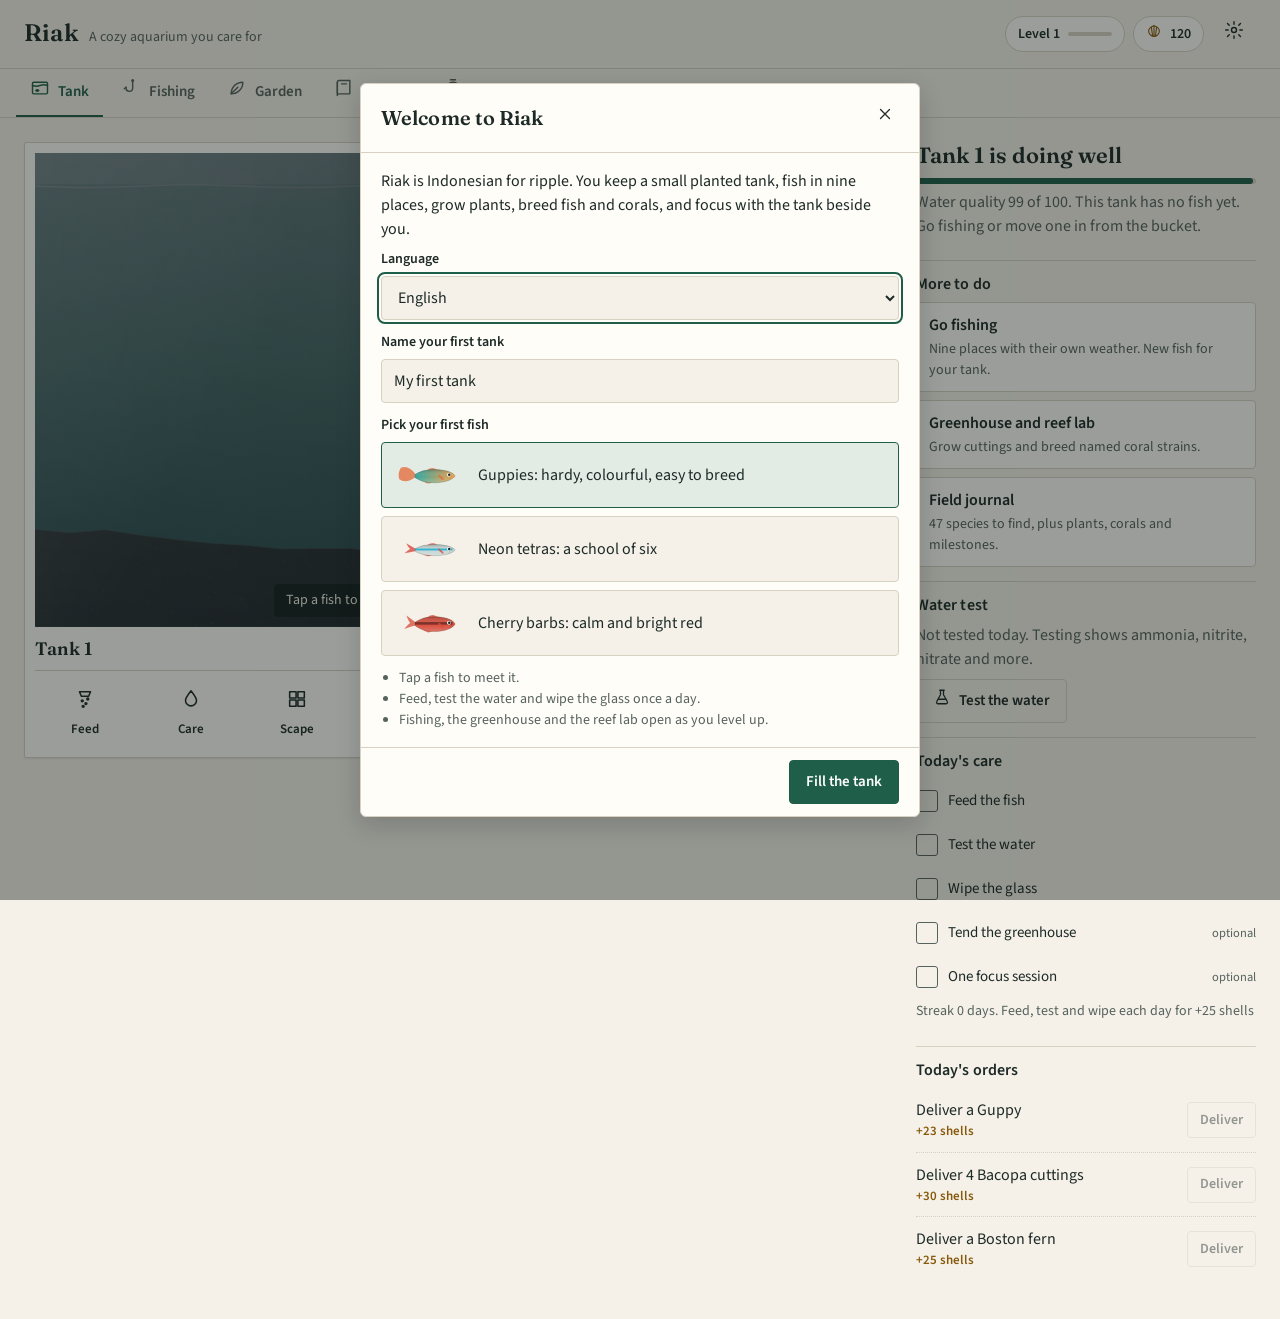
==== index.html @ 81d60226 "Riak: cozy aquarium PWA (tank care, fishing, greenhouse, reef lab, journal, focus)" ====
<!doctype html>
<html lang="en">
<head>
<meta charset="utf-8">
<meta name="viewport" content="width=device-width, initial-scale=1, viewport-fit=cover">
<title>Riak: Cozy Aquarium</title>
<meta name="description" content="A free, offline aquarium you care for. Planted tanks with a real nitrogen cycle, fish with personalities, fishing in nine places, a greenhouse, a coral lab and a focus timer.">
<meta name="theme-color" content="#f5f1e8" media="(prefers-color-scheme: light)">
<meta name="theme-color" content="#141a18" media="(prefers-color-scheme: dark)">
<meta property="og:title" content="Riak: Cozy Aquarium">
<meta property="og:description" content="Keep a living planted tank in your browser. Free, offline, no ads, no account.">
<meta property="og:image" content="https://juw12.github.io/riak/icons/og.png">
<meta property="og:type" content="website">
<link rel="manifest" href="manifest.webmanifest">
<link rel="icon" href="icons/icon-192.png" type="image/png">
<link rel="apple-touch-icon" href="icons/icon-192.png">
<link rel="stylesheet" href="fonts/fonts.css">
<link rel="stylesheet" href="css/app.css">
</head>
<body>
<a class="skip" href="#main">Skip to content</a>
<header class="top">
  <div class="brand">
    <h1 class="brand-name">Riak</h1>
    <span class="brand-tag" data-i18n="app.tagline">A cozy aquarium you care for</span>
  </div>
  <div class="top-right">
    <button type="button" class="chip level-chip" id="levelChip" aria-describedby="levelBar">
      <span id="levelText">Level 1</span>
      <span class="level-bar" id="levelBar"><i></i></span>
    </button>
    <span class="chip shells" id="shellChip"><span id="shellText">0</span></span>
    <button type="button" class="btn icon ghost" id="settingsBtn" aria-label="Settings"></button>
  </div>
</header>
<nav class="tabs" id="tabs" aria-label="Sections"></nav>
<div class="visit-bar" id="visitBar" hidden></div>
<main id="main" tabindex="-1">
  <section class="panel" id="panel-tank" data-panel="tank"></section>
  <section class="panel" id="panel-fishing" data-panel="fishing" hidden></section>
  <section class="panel" id="panel-garden" data-panel="garden" hidden></section>
  <section class="panel" id="panel-journal" data-panel="journal" hidden></section>
  <section class="panel" id="panel-focus" data-panel="focus" hidden></section>
</main>
<noscript><p class="noscript">Riak needs JavaScript to run the aquarium.</p></noscript>
<script type="module" src="js/app.js"></script>
</body>
</html>
---- fonts/fonts.css ----
@font-face {
  font-family: 'Fraunces';
  font-style: normal;
  font-weight: 500;
  font-display: swap;
  src: url(6NU78FyLNQOQZAnv9bYEvDiIdE9Ea92uemAk_WBq8U_9v0c2Wa0KxC9TeA.woff2) format('woff2');
  unicode-range: U+0000-00FF, U+0131, U+0152-0153, U+02BB-02BC, U+02C6, U+02DA, U+02DC, U+0304, U+0308, U+0329, U+2000-206F, U+20AC, U+2122, U+2191, U+2193, U+2212, U+2215, U+FEFF, U+FFFD;
}
@font-face {
  font-family: 'Fraunces';
  font-style: normal;
  font-weight: 600;
  font-display: swap;
  src: url(6NU78FyLNQOQZAnv9bYEvDiIdE9Ea92uemAk_WBq8U_9v0c2Wa0KxC9TeA.woff2) format('woff2');
  unicode-range: U+0000-00FF, U+0131, U+0152-0153, U+02BB-02BC, U+02C6, U+02DA, U+02DC, U+0304, U+0308, U+0329, U+2000-206F, U+20AC, U+2122, U+2191, U+2193, U+2212, U+2215, U+FEFF, U+FFFD;
}
@font-face {
  font-family: 'Source Sans 3';
  font-style: normal;
  font-weight: 400;
  font-display: swap;
  src: url(nwpStKy2OAdR1K-IwhWudF-R3w8aZQ.woff2) format('woff2');
  unicode-range: U+0000-00FF, U+0131, U+0152-0153, U+02BB-02BC, U+02C6, U+02DA, U+02DC, U+0304, U+0308, U+0329, U+2000-206F, U+20AC, U+2122, U+2191, U+2193, U+2212, U+2215, U+FEFF, U+FFFD;
}
@font-face {
  font-family: 'Source Sans 3';
  font-style: normal;
  font-weight: 600;
  font-display: swap;
  src: url(nwpStKy2OAdR1K-IwhWudF-R3w8aZQ.woff2) format('woff2');
  unicode-range: U+0000-00FF, U+0131, U+0152-0153, U+02BB-02BC, U+02C6, U+02DA, U+02DC, U+0304, U+0308, U+0329, U+2000-206F, U+20AC, U+2122, U+2191, U+2193, U+2212, U+2215, U+FEFF, U+FFFD;
}
---- css/app.css ----
/* Riak - Field guide direction. Tokens documented in design.md. */
:root {
  --paper: #f5f1e8;
  --card: #fffdf8;
  --ink: #1d2a27;
  --muted: #56625e;
  --rule: #d8d1c2;
  --accent: #1f5f4a;
  --accent-ink: #ffffff;
  --accent-soft: #e3ece4;
  --warn: #8a3b22;
  --warn-soft: #f6e6dc;
  --gold: #87590c;
  --shadow: 0 1px 2px rgba(29, 42, 39, 0.08);
  --serif: "Fraunces", Georgia, "Times New Roman", serif;
  --sans: "Source Sans 3", "Segoe UI", system-ui, sans-serif;
  --nav-h: 0px;
  --r: 4px;
  color-scheme: light;
}
:root[data-theme="dark"] {
  --paper: #141a18;
  --card: #1b2320;
  --ink: #ece6d8;
  --muted: #a9b3ad;
  --rule: #2f3a36;
  --accent: #6fbf9c;
  --accent-ink: #0e1513;
  --accent-soft: #20322b;
  --warn: #e59a7c;
  --warn-soft: #3a2620;
  --gold: #e2b450;
  --shadow: 0 1px 2px rgba(0, 0, 0, 0.3);
  color-scheme: dark;
}
@media (prefers-color-scheme: dark) {
  :root:not([data-theme="light"]) {
    --paper: #141a18;
    --card: #1b2320;
    --ink: #ece6d8;
    --muted: #a9b3ad;
    --rule: #2f3a36;
    --accent: #6fbf9c;
    --accent-ink: #0e1513;
    --accent-soft: #20322b;
    --warn: #e59a7c;
    --warn-soft: #3a2620;
    --gold: #e2b450;
    --shadow: 0 1px 2px rgba(0, 0, 0, 0.3);
    color-scheme: dark;
  }
}

* { box-sizing: border-box; }
[hidden] { display: none !important; }
html { -webkit-text-size-adjust: 100%; }
body {
  margin: 0;
  background: var(--paper);
  color: var(--ink);
  font: 16px/1.5 var(--sans);
  min-height: 100vh;
  overflow-x: hidden;
}
h1, h2, h3 { font-family: var(--serif); font-weight: 600; line-height: 1.2; margin: 0; letter-spacing: 0.005em; }
h2 { font-size: 22px; }
h3 { font-size: 18px; }
p { margin: 0 0 8px; }
button, input, select, textarea { font: inherit; color: inherit; }
:focus-visible { outline: 2px solid var(--accent); outline-offset: 2px; }
.skip { position: absolute; left: -999px; top: 8px; background: var(--accent); color: var(--accent-ink); padding: 8px 12px; z-index: 100; border-radius: var(--r); }
.skip:focus { left: 8px; }
.muted { color: var(--muted); }
.num { font-variant-numeric: tabular-nums; }
.noscript { padding: 24px; }

/* ---------- top bar ---------- */
.top {
  display: flex;
  align-items: center;
  justify-content: space-between;
  gap: 12px;
  padding: 12px 24px;
  padding-top: max(12px, env(safe-area-inset-top));
  border-bottom: 1px solid var(--rule);
}
.brand { display: flex; align-items: baseline; gap: 10px; min-width: 0; }
.brand-name { font: 600 24px var(--serif); letter-spacing: 0.01em; margin: 0; line-height: 1.1; }
.brand-tag { color: var(--muted); font-size: 14px; white-space: nowrap; overflow: hidden; text-overflow: ellipsis; }
.top-right { display: flex; align-items: center; gap: 8px; flex-shrink: 0; }
.chip {
  display: inline-flex;
  align-items: center;
  gap: 8px;
  min-height: 36px;
  padding: 0 12px;
  border: 1px solid var(--rule);
  border-radius: 999px;
  background: var(--card);
  font-size: 14px;
  font-weight: 600;
  font-variant-numeric: tabular-nums;
}
button.chip { cursor: pointer; }
.chip svg { color: var(--gold); }
.level-bar { width: 44px; height: 4px; border-radius: 2px; background: var(--rule); overflow: hidden; display: inline-block; }
.level-bar i { display: block; height: 100%; background: var(--accent); width: 0; transition: width 0.4s ease-out; }

/* ---------- nav ---------- */
.tabs {
  display: flex;
  gap: 4px;
  padding: 0 16px;
  border-bottom: 1px solid var(--rule);
  overflow-x: auto;
  scrollbar-width: none;
}
.tabs::-webkit-scrollbar { display: none; }
.tab {
  display: inline-flex;
  align-items: center;
  gap: 8px;
  min-height: 48px;
  padding: 0 14px;
  border: 0;
  border-bottom: 2px solid transparent;
  background: none;
  color: var(--muted);
  font-weight: 600;
  font-size: 15px;
  cursor: pointer;
  white-space: nowrap;
}
.tab:hover { color: var(--ink); }
.tab[aria-current="page"] { color: var(--accent); border-bottom-color: var(--accent); }
.tab .dot { width: 7px; height: 7px; border-radius: 50%; background: var(--warn); display: inline-block; }

main { padding: 24px; padding-bottom: calc(24px + var(--nav-h)); max-width: 1440px; margin: 0 auto; outline: none; }
.panel-head { display: flex; align-items: flex-end; justify-content: space-between; gap: 12px; flex-wrap: wrap; margin-bottom: 16px; }
.panel-head p { margin: 4px 0 0; color: var(--muted); max-width: 60ch; }

/* ---------- buttons ---------- */
.btn {
  display: inline-flex;
  align-items: center;
  justify-content: center;
  gap: 8px;
  min-height: 44px;
  min-width: 44px;
  padding: 0 16px;
  border-radius: var(--r);
  border: 1px solid var(--ink);
  background: transparent;
  color: var(--ink);
  font-weight: 600;
  font-size: 15px;
  cursor: pointer;
  white-space: nowrap;
  text-decoration: none;
  transition: background 0.15s ease-out, color 0.15s ease-out, border-color 0.15s ease-out;
}
.btn:hover { background: var(--accent-soft); }
.btn.primary { background: var(--accent); border-color: var(--accent); color: var(--accent-ink); }
.btn.primary:hover { filter: brightness(1.08); background: var(--accent); }
.btn.ghost { border-color: transparent; }
.btn.ghost:hover { background: var(--accent-soft); }
.btn.quiet { border-color: var(--rule); }
.btn.danger { border-color: var(--warn); color: var(--warn); }
.btn.icon { padding: 0; width: 44px; }
.btn.small { min-height: 36px; padding: 0 12px; font-size: 14px; }
.btn[aria-pressed="true"] { background: var(--accent); color: var(--accent-ink); border-color: var(--accent); }
.btn:disabled { opacity: 0.45; cursor: not-allowed; }
.btn svg { flex-shrink: 0; }
.row { display: flex; flex-wrap: wrap; gap: 8px; align-items: center; }
.row.end { justify-content: flex-end; }
.spacer { flex: 1; }

/* ---------- tank layout ---------- */
.tank-layout { display: grid; grid-template-columns: minmax(0, 1fr) 340px; gap: 28px; align-items: start; }
.plate { margin: 0; border: 1px solid var(--rule); background: var(--card); padding: 10px; border-radius: 2px; box-shadow: var(--shadow); min-width: 0; }
.tank-wrap { position: relative; width: 100%; aspect-ratio: 16 / 9; border-radius: 1px; overflow: hidden; background: #2f6f66; }
.tank-wrap canvas { display: block; width: 100%; height: 100%; touch-action: none; cursor: pointer; }
.tank-wrap canvas[data-mode="feed"] { cursor: crosshair; }
.tank-wrap canvas[data-mode="clean"] { cursor: grab; }
.tank-hint {
  position: absolute;
  left: 50%;
  bottom: 10px;
  transform: translateX(-50%);
  max-width: calc(100% - 24px);
  background: rgba(16, 28, 26, 0.72);
  color: #f5f1e8;
  font-size: 14px;
  padding: 6px 12px;
  border-radius: var(--r);
  pointer-events: none;
  text-align: center;
}
.caption { display: flex; justify-content: space-between; align-items: center; gap: 12px; flex-wrap: wrap; margin-top: 10px; font-size: 14px; color: var(--muted); }
.caption .tank-name { font: 600 18px var(--serif); color: var(--ink); background: none; border: 0; padding: 0; }
.caption select.tank-name { min-height: 36px; cursor: pointer; border-bottom: 1px dashed var(--rule); }
.caption-meta { display: flex; gap: 14px; flex-wrap: wrap; }
.toolbar { display: grid; grid-template-columns: repeat(8, minmax(0, 1fr)); gap: 6px; margin-top: 10px; border-top: 1px solid var(--rule); padding-top: 10px; }
.tool {
  display: flex;
  flex-direction: column;
  align-items: center;
  justify-content: center;
  gap: 4px;
  min-height: 60px;
  padding: 6px 2px;
  border: 1px solid transparent;
  border-radius: var(--r);
  background: none;
  color: var(--ink);
  font-size: 13px;
  font-weight: 600;
  cursor: pointer;
}
.tool:hover { background: var(--accent-soft); }
.tool[aria-pressed="true"] { border-color: var(--accent); color: var(--accent); background: var(--accent-soft); }
.tool .badge { position: relative; }
.modebar { display: flex; flex-wrap: wrap; gap: 8px; align-items: center; margin-top: 10px; padding: 10px; border: 1px solid var(--rule); border-radius: var(--r); background: var(--paper); }
.modebar .label { font-weight: 600; margin-right: 4px; }
.picker { display: flex; gap: 6px; overflow-x: auto; padding-bottom: 4px; max-width: 100%; scrollbar-width: thin; }
.pick {
  flex: 0 0 auto;
  display: flex;
  flex-direction: column;
  align-items: center;
  gap: 2px;
  min-width: 76px;
  min-height: 56px;
  padding: 6px 8px;
  border: 1px solid var(--rule);
  border-radius: var(--r);
  background: var(--card);
  font-size: 13px;
  cursor: pointer;
}
.pick small { color: var(--muted); }
.pick[aria-pressed="true"] { border-color: var(--accent); background: var(--accent-soft); }
.pick:disabled { opacity: 0.45; }

/* ---------- notes column ---------- */
.notes { min-width: 0; }
.notes section { border-top: 1px solid var(--rule); padding: 14px 0; }
.notes section:first-child { border-top: 0; padding-top: 0; }
.notes h2 { font-size: 20px; margin-bottom: 6px; }
.notes h3 { font-size: 16px; margin-bottom: 8px; font-family: var(--sans); font-weight: 600; text-transform: none; }
.status-line { font: 600 22px/1.25 var(--serif); margin-bottom: 8px; }
.status-line.bad { color: var(--warn); }
dl.readings { display: grid; grid-template-columns: 1fr auto auto; gap: 6px 12px; margin: 0; font-size: 15px; align-items: baseline; }
dl.readings dt { color: var(--muted); }
dl.readings dd { margin: 0; font-variant-numeric: tabular-nums; text-align: right; }
.lvl { font-size: 13px; color: var(--muted); }
.lvl.high, .lvl.low { color: var(--warn); font-weight: 600; }
ul.plain { list-style: none; margin: 0; padding: 0; }
ul.plain li { display: flex; justify-content: space-between; align-items: center; gap: 10px; padding: 8px 0; border-bottom: 1px dotted var(--rule); font-size: 15px; }
ul.plain li:last-child { border-bottom: 0; }
.need { color: var(--warn); }
.check {
  display: flex;
  align-items: center;
  gap: 10px;
  width: 100%;
  min-height: 44px;
  background: none;
  border: 0;
  padding: 0;
  text-align: left;
  cursor: pointer;
  font-size: 15px;
}
.check .box { width: 22px; height: 22px; border: 1.5px solid var(--muted); border-radius: 3px; display: inline-flex; align-items: center; justify-content: center; flex-shrink: 0; }
.check.done { color: var(--muted); }
.check.done .box { background: var(--accent); border-color: var(--accent); color: var(--accent-ink); }
.check small { margin-left: auto; color: var(--muted); }
.meter { height: 6px; border-radius: 3px; background: var(--rule); overflow: hidden; }
.meter i { display: block; height: 100%; background: var(--accent); border-radius: 3px; transition: width 0.4s ease-out; }
.meter.warn i { background: var(--warn); }
.order { display: grid; grid-template-columns: minmax(0, 1fr) auto; gap: 4px 10px; align-items: center; padding: 10px 0; border-bottom: 1px dotted var(--rule); }
.order:last-child { border-bottom: 0; }
.order .reward { font-size: 13px; color: var(--gold); font-weight: 600; }
.order.done { color: var(--muted); }

/* ---------- lists, cards, grids ---------- */
.list-row {
  display: grid;
  grid-template-columns: 64px minmax(0, 1fr) auto;
  gap: 12px;
  align-items: center;
  padding: 10px 0;
  border-bottom: 1px solid var(--rule);
}
.list-row:last-child { border-bottom: 0; }
.list-row.button-like { cursor: pointer; }
.list-row.button-like:hover { background: var(--accent-soft); }
.list-row canvas, .thumb { width: 64px; height: 44px; display: block; }
.list-row .title { font-weight: 600; }
.list-row .sub { font-size: 14px; color: var(--muted); }
.grid-cards { display: grid; grid-template-columns: repeat(auto-fill, minmax(220px, 1fr)); gap: 12px; }
.card { border: 1px solid var(--rule); background: var(--card); border-radius: var(--r); padding: 14px; box-shadow: var(--shadow); min-width: 0; }
.card h3 { margin-bottom: 4px; }
.tag { display: inline-flex; align-items: center; gap: 4px; font-size: 12px; font-weight: 600; letter-spacing: 0.02em; padding: 2px 8px; border-radius: 3px; background: var(--accent-soft); color: var(--accent); }
.tag.gold { background: transparent; border: 1px solid var(--gold); color: var(--gold); }
.tag.warn { background: var(--warn-soft); color: var(--warn); }
.tag.muted { background: transparent; border: 1px solid var(--rule); color: var(--muted); }
.rar-1 { color: var(--muted); }
.rar-2 { color: var(--accent); }
.rar-3, .rar-4, .rar-5 { color: var(--gold); }
.empty { color: var(--muted); padding: 16px 0; }

/* ---------- segmented ---------- */
.seg { display: inline-flex; border: 1px solid var(--rule); border-radius: var(--r); padding: 2px; background: var(--card); gap: 2px; max-width: 100%; overflow-x: auto; }
.seg-btn { min-height: 40px; padding: 0 14px; border: 0; background: none; border-radius: 3px; font-weight: 600; font-size: 14px; color: var(--muted); cursor: pointer; white-space: nowrap; }
.seg-btn[aria-selected="true"] { background: var(--accent); color: var(--accent-ink); }

/* ---------- sheets ---------- */
.sheet-backdrop {
  position: fixed;
  inset: 0;
  background: rgba(16, 24, 22, 0.42);
  display: flex;
  align-items: center;
  justify-content: center;
  z-index: 50;
  opacity: 0;
  transition: opacity 0.18s ease-out;
  padding: 16px;
}
.sheet-backdrop.open { opacity: 1; }
.sheet {
  background: var(--card);
  color: var(--ink);
  border: 1px solid var(--rule);
  border-radius: 6px;
  width: min(560px, 100%);
  max-height: min(86vh, 900px);
  display: flex;
  flex-direction: column;
  box-shadow: 0 8px 24px rgba(16, 24, 22, 0.18);
  transform: translateY(8px);
  transition: transform 0.2s ease-out;
}
.sheet.wide { width: min(820px, 100%); }
.sheet-backdrop.open .sheet { transform: none; }
.sheet-head { display: flex; align-items: center; justify-content: space-between; gap: 12px; padding: 12px 12px 12px 20px; border-bottom: 1px solid var(--rule); }
.sheet-title { font-size: 20px; }
.sheet-body { padding: 16px 20px; overflow-y: auto; overscroll-behavior: contain; }
.sheet-foot { display: flex; justify-content: flex-end; gap: 8px; padding: 12px 20px; border-top: 1px solid var(--rule); flex-wrap: wrap; }
.sheet-body h3 { margin: 16px 0 8px; }
.sheet-body h3:first-child { margin-top: 0; }
.field { display: grid; gap: 6px; margin-bottom: 12px; }
.field label { font-weight: 600; font-size: 14px; }
.field input[type="text"], .field select, .input {
  min-height: 44px;
  padding: 0 12px;
  border: 1px solid var(--rule);
  border-radius: var(--r);
  background: var(--paper);
  width: 100%;
}
.field input[type="range"] { width: 100%; accent-color: var(--accent); min-height: 44px; }
.field-row { display: flex; align-items: center; justify-content: space-between; gap: 12px; min-height: 48px; border-bottom: 1px solid var(--rule); }
.field-row:last-child { border-bottom: 0; }
.switch { position: relative; width: 48px; height: 28px; flex-shrink: 0; }
.switch input { position: absolute; inset: 0; opacity: 0; margin: 0; cursor: pointer; width: 100%; height: 100%; }
.switch span { position: absolute; inset: 0; border-radius: 14px; background: var(--rule); transition: background 0.15s; pointer-events: none; }
.switch span::after { content: ""; position: absolute; left: 3px; top: 3px; width: 22px; height: 22px; border-radius: 50%; background: var(--card); box-shadow: var(--shadow); transition: transform 0.15s; }
.switch input:checked + span { background: var(--accent); }
.switch input:checked + span::after { transform: translateX(20px); }
.switch input:focus-visible + span { outline: 2px solid var(--accent); outline-offset: 2px; }
.explain { font-size: 14px; color: var(--muted); margin: 2px 0 10px; }

.fish-hero { display: grid; grid-template-columns: 160px minmax(0, 1fr); gap: 16px; align-items: center; margin-bottom: 12px; }
.fish-hero canvas { width: 160px; height: 110px; background: linear-gradient(#e7efe9, #cfe0d8); border-radius: var(--r); }
:root[data-theme="dark"] .fish-hero canvas { background: linear-gradient(#22312c, #1a2723); }
.fish-hero h3 { font-size: 22px; }
.stat-grid { display: grid; grid-template-columns: repeat(2, minmax(0, 1fr)); gap: 10px 16px; margin: 8px 0 12px; }
.stat-grid div { display: grid; gap: 4px; font-size: 14px; }
.stat-grid b { font-weight: 600; }

/* ---------- toasts ---------- */
.toasts { position: fixed; top: 76px; right: 24px; display: grid; justify-items: end; gap: 6px; z-index: 60; width: min(340px, calc(100% - 24px)); pointer-events: none; }
.toast { background: var(--ink); color: var(--paper); padding: 8px 12px; border-radius: var(--r); font-size: 14px; line-height: 1.35; max-width: 100%; opacity: 0; transform: translateY(-6px); transition: opacity 0.2s ease-out, transform 0.2s ease-out; box-shadow: 0 4px 14px rgba(0, 0, 0, 0.18); }
.toast.show { opacity: 1; transform: none; }
.toast.good { border-left: 4px solid var(--accent); }
.toast.warn { border-left: 4px solid var(--warn); }
.toast.big { font: 600 15px var(--serif); border-left: 4px solid var(--gold); }

/* ---------- visit bar ---------- */
.visit-bar { display: flex; align-items: center; justify-content: space-between; gap: 12px; padding: 10px 24px; background: var(--accent-soft); border-bottom: 1px solid var(--rule); flex-wrap: wrap; }

/* ---------- fishing ---------- */
.spot-grid { display: grid; grid-template-columns: repeat(auto-fill, minmax(250px, 1fr)); gap: 12px; }
.spot {
  display: grid;
  grid-template-rows: 96px auto;
  border: 1px solid var(--rule);
  border-radius: var(--r);
  overflow: hidden;
  background: var(--card);
  text-align: left;
  padding: 0;
  cursor: pointer;
  box-shadow: var(--shadow);
}
.spot:hover { border-color: var(--accent); }
.spot:disabled { cursor: not-allowed; }
.spot canvas { width: 100%; height: 96px; display: block; }
.spot .spot-body { padding: 10px 12px 12px; display: grid; gap: 4px; }
.spot .spot-title { font: 600 18px var(--serif); display: flex; justify-content: space-between; gap: 8px; align-items: baseline; }
.spot .spot-meta { font-size: 13px; color: var(--muted); display: flex; gap: 10px; flex-wrap: wrap; }
.spot.locked { opacity: 0.6; }
.scene { display: grid; grid-template-columns: minmax(0, 1fr) 320px; gap: 24px; align-items: start; }
.scene-wrap { position: relative; aspect-ratio: 16 / 9; border: 1px solid var(--rule); border-radius: 2px; overflow: hidden; background: #9fbfb7; }
.scene-wrap canvas { width: 100%; height: 100%; display: block; touch-action: none; }
.scene-status { position: absolute; top: 10px; left: 50%; transform: translateX(-50%); background: rgba(16, 28, 26, 0.72); color: #f5f1e8; padding: 6px 14px; border-radius: var(--r); font-weight: 600; white-space: nowrap; max-width: calc(100% - 20px); overflow: hidden; text-overflow: ellipsis; }
.reel { margin-top: 12px; display: grid; gap: 10px; }
.reel-track { position: relative; height: 34px; border: 1px solid var(--rule); border-radius: var(--r); background: var(--paper); overflow: hidden; }
.reel-zone { position: absolute; top: 2px; bottom: 2px; background: var(--accent-soft); border: 2px solid var(--accent); border-radius: 3px; }
.reel-fish { position: absolute; top: 50%; width: 14px; height: 14px; margin: -7px 0 0 -7px; border-radius: 50%; background: var(--gold); box-shadow: 0 0 0 2px var(--card); }
.reel-progress { height: 8px; }
.reel-legend { display: flex; flex-wrap: wrap; align-items: center; gap: 6px 16px; font-size: 13px; color: var(--muted); }
.reel-legend span { display: inline-flex; align-items: center; gap: 6px; }
.reel-legend i { display: inline-block; width: 12px; height: 12px; }
.reel-legend .k-fish { border-radius: 50%; background: var(--gold); }
.reel-legend .k-zone { background: var(--accent-soft); border: 2px solid var(--accent); border-radius: 2px; }
.reel-legend .k-prog { width: 18px; height: 6px; border-radius: 3px; background: var(--accent); }
.explore-list { display: grid; gap: 8px; }
.explore-row { display: grid; gap: 2px; width: 100%; min-height: 44px; padding: 10px 12px; text-align: left; font: inherit; color: var(--ink); background: var(--card); border: 1px solid var(--rule); border-radius: var(--r); cursor: pointer; }
.explore-row:hover { background: var(--accent-soft); border-color: var(--accent); }
.explore-row:focus-visible { outline: 2px solid var(--accent); outline-offset: 2px; }
.explore-row span { font-size: 14px; }
.big-btn { min-height: 56px; font-size: 17px; width: 100%; user-select: none; -webkit-user-select: none; touch-action: none; }
.bait-list { display: grid; gap: 8px; }
.bait {
  display: grid;
  grid-template-columns: minmax(0, 1fr) auto;
  gap: 2px 10px;
  text-align: left;
  padding: 10px 12px;
  border: 1px solid var(--rule);
  border-radius: var(--r);
  background: var(--card);
  cursor: pointer;
  min-height: 56px;
}
.bait[aria-pressed="true"] { border-color: var(--accent); background: var(--accent-soft); }
.bait small { color: var(--muted); grid-column: 1 / -1; }
.bite-list { display: flex; flex-wrap: wrap; gap: 6px; }

/* ---------- garden ---------- */
.trays { display: grid; grid-template-columns: repeat(auto-fit, minmax(200px, 1fr)); gap: 12px; }
.tray { border: 1px solid var(--rule); border-radius: var(--r); background: var(--card); padding: 12px; display: grid; gap: 8px; box-shadow: var(--shadow); }
.tray canvas { width: 100%; height: 150px; display: block; background: linear-gradient(#eef3ec, #e2e9de); border-radius: 3px; }
:root[data-theme="dark"] .tray canvas { background: linear-gradient(#202b27, #1a2420); }
.tray .tray-title { display: flex; justify-content: space-between; align-items: baseline; gap: 8px; font-weight: 600; }
.coral-card canvas { width: 100%; height: 120px; display: block; background: linear-gradient(#1f4f66, #12324a); border-radius: 3px; }
.coral-card.selected { border-color: var(--accent); box-shadow: 0 0 0 2px var(--accent); }
.two-col { display: grid; grid-template-columns: minmax(0, 1fr) 320px; gap: 24px; align-items: start; }
.inv-section { border: 1px solid var(--rule); border-radius: var(--r); background: var(--card); padding: 14px; }

/* ---------- journal ---------- */
.dex { display: grid; grid-template-columns: repeat(auto-fill, minmax(150px, 1fr)); gap: 10px; }
.dex-item {
  border: 1px solid var(--rule);
  border-radius: var(--r);
  background: var(--card);
  padding: 8px 8px 10px;
  display: grid;
  gap: 4px;
  text-align: left;
  cursor: pointer;
  min-width: 0;
}
.dex-item:hover { border-color: var(--accent); }
.dex-item canvas { width: 100%; height: 72px; display: block; }
.dex-item .dex-name { font-weight: 600; font-size: 14px; white-space: nowrap; overflow: hidden; text-overflow: ellipsis; }
.dex-item .dex-sub { font-size: 12px; color: var(--muted); display: flex; justify-content: space-between; gap: 4px; }
.dex-item.unknown .dex-name { color: var(--muted); }
.progress-line { display: flex; align-items: center; gap: 12px; margin-bottom: 14px; }
.progress-line .meter { flex: 1; max-width: 320px; }
.ms-list { display: grid; grid-template-columns: repeat(auto-fill, minmax(260px, 1fr)); gap: 10px; }
.ms { display: grid; grid-template-columns: 28px minmax(0, 1fr); gap: 10px; align-items: center; padding: 12px; border: 1px solid var(--rule); border-radius: var(--r); background: var(--card); }
.ms .ms-icon { width: 28px; height: 28px; border-radius: 50%; border: 1.5px solid var(--rule); display: flex; align-items: center; justify-content: center; color: var(--muted); }
.ms.done .ms-icon { background: var(--accent); border-color: var(--accent); color: var(--accent-ink); }
.ms .ms-sub { font-size: 13px; color: var(--muted); }

/* ---------- focus ---------- */
.focus-layout { display: grid; grid-template-columns: minmax(0, 1fr) 340px; gap: 28px; align-items: start; }
.timer { font: 600 64px/1 var(--serif); font-variant-numeric: tabular-nums; letter-spacing: 0.01em; margin: 8px 0 12px; }
.focus-tank { aspect-ratio: 16 / 9; }
.week { display: grid; grid-template-columns: repeat(7, minmax(0, 1fr)); gap: 6px; align-items: end; height: 120px; margin-top: 8px; }
.week .bar { display: grid; grid-template-rows: minmax(0, 1fr) auto; gap: 4px; height: 100%; text-align: center; font-size: 12px; color: var(--muted); }
.week .bar i { align-self: end; display: block; background: var(--accent); border-radius: 2px 2px 0 0; min-height: 2px; }
.breath { display: grid; justify-items: center; gap: 10px; padding: 12px 0; }
.breath-ring { width: 140px; height: 140px; border-radius: 50%; border: 2px solid var(--accent); display: flex; align-items: center; justify-content: center; position: relative; }
.breath-ring i { position: absolute; inset: 20px; border-radius: 50%; background: var(--accent-soft); transform: scale(0.55); transition: transform 4s linear; }
.breath-ring span { position: relative; font-weight: 600; }

/* ---------- watch mode ---------- */
body.watch .top, body.watch .tabs, body.watch .notes, body.watch .toolbar, body.watch .caption, body.watch .modebar, body.watch .visit-bar { display: none !important; }
body.watch main { padding: 0; max-width: none; }
body.watch .tank-layout { display: block; }
body.watch .plate { position: fixed; inset: 0; padding: 0; border: 0; border-radius: 0; z-index: 40; background: #000; }
body.watch .tank-wrap { aspect-ratio: auto; height: 100vh; height: 100dvh; }
.watch-clock { position: fixed; z-index: 41; right: 28px; bottom: 24px; color: rgba(255, 255, 255, 0.92); text-align: right; text-shadow: 0 1px 6px rgba(0, 0, 0, 0.35); pointer-events: none; }
.watch-clock b { display: block; font: 600 72px/1 var(--serif); font-variant-numeric: tabular-nums; }
.watch-clock span { font-size: 16px; }
.watch-exit { position: fixed; z-index: 42; top: 16px; right: 16px; background: rgba(16, 28, 26, 0.6); color: #fff; border-color: transparent; }

/* ---------- onboarding ---------- */
.onb-starters { display: grid; gap: 8px; }
.onb-starter { display: grid; grid-template-columns: 72px minmax(0, 1fr); gap: 12px; align-items: center; padding: 8px 12px; border: 1px solid var(--rule); border-radius: var(--r); background: var(--paper); cursor: pointer; text-align: left; min-height: 60px; }
.onb-starter[aria-pressed="true"] { border-color: var(--accent); background: var(--accent-soft); }
.onb-starter canvas { width: 72px; height: 48px; }
.tips { margin: 12px 0 0; padding-left: 18px; color: var(--muted); font-size: 14px; }

/* ---------- responsive ---------- */
@media (max-width: 1100px) {
  .tank-layout, .focus-layout, .scene, .two-col { grid-template-columns: minmax(0, 1fr) 300px; gap: 20px; }
}
@media (max-width: 900px) {
  :root { --nav-h: calc(64px + env(safe-area-inset-bottom)); }
  .top { padding: 10px 16px; }
  .brand-tag { display: none; }
  .tabs {
    position: fixed;
    left: 0;
    right: 0;
    bottom: 0;
    z-index: 30;
    background: var(--card);
    border-top: 1px solid var(--rule);
    border-bottom: 0;
    padding: 0 4px env(safe-area-inset-bottom);
    justify-content: space-around;
    gap: 0;
    overflow: visible;
  }
  .tab { flex: 1 1 0; flex-direction: column; gap: 2px; min-height: 64px; padding: 6px 2px; font-size: 12px; border-bottom: 0; border-top: 2px solid transparent; min-width: 0; }
  .tab span { max-width: 100%; overflow: hidden; text-overflow: ellipsis; }
  .tab[aria-current="page"] { border-top-color: var(--accent); }
  main { padding: 16px; padding-bottom: calc(20px + var(--nav-h)); }
  .tank-layout, .focus-layout, .scene, .two-col { grid-template-columns: minmax(0, 1fr); gap: 16px; }
  .tank-wrap { aspect-ratio: 1 / 1; max-height: 46vh; }
  .toasts { top: 64px; right: 50%; transform: translateX(50%); justify-items: center; }
  .tool { min-height: 54px; }
  .scene-wrap { aspect-ratio: 4 / 3; }
  .toolbar { grid-template-columns: repeat(4, minmax(0, 1fr)); }
  .timer { font-size: 52px; }
  .visit-bar { padding: 10px 16px; }
}
@media (max-width: 420px) {
  .chip { padding: 0 10px; }
  .level-bar { width: 28px; }
  .fish-hero { grid-template-columns: minmax(0, 1fr); }
  .fish-hero canvas { width: 100%; }
  .sheet-backdrop { padding: 0; align-items: flex-end; }
  .sheet { width: 100%; border-radius: 12px 12px 0 0; max-height: 92vh; }
  .watch-clock b { font-size: 52px; }
}
@media (prefers-reduced-motion: reduce) {
  * { transition-duration: 0.01ms !important; animation-duration: 0.01ms !important; }
}
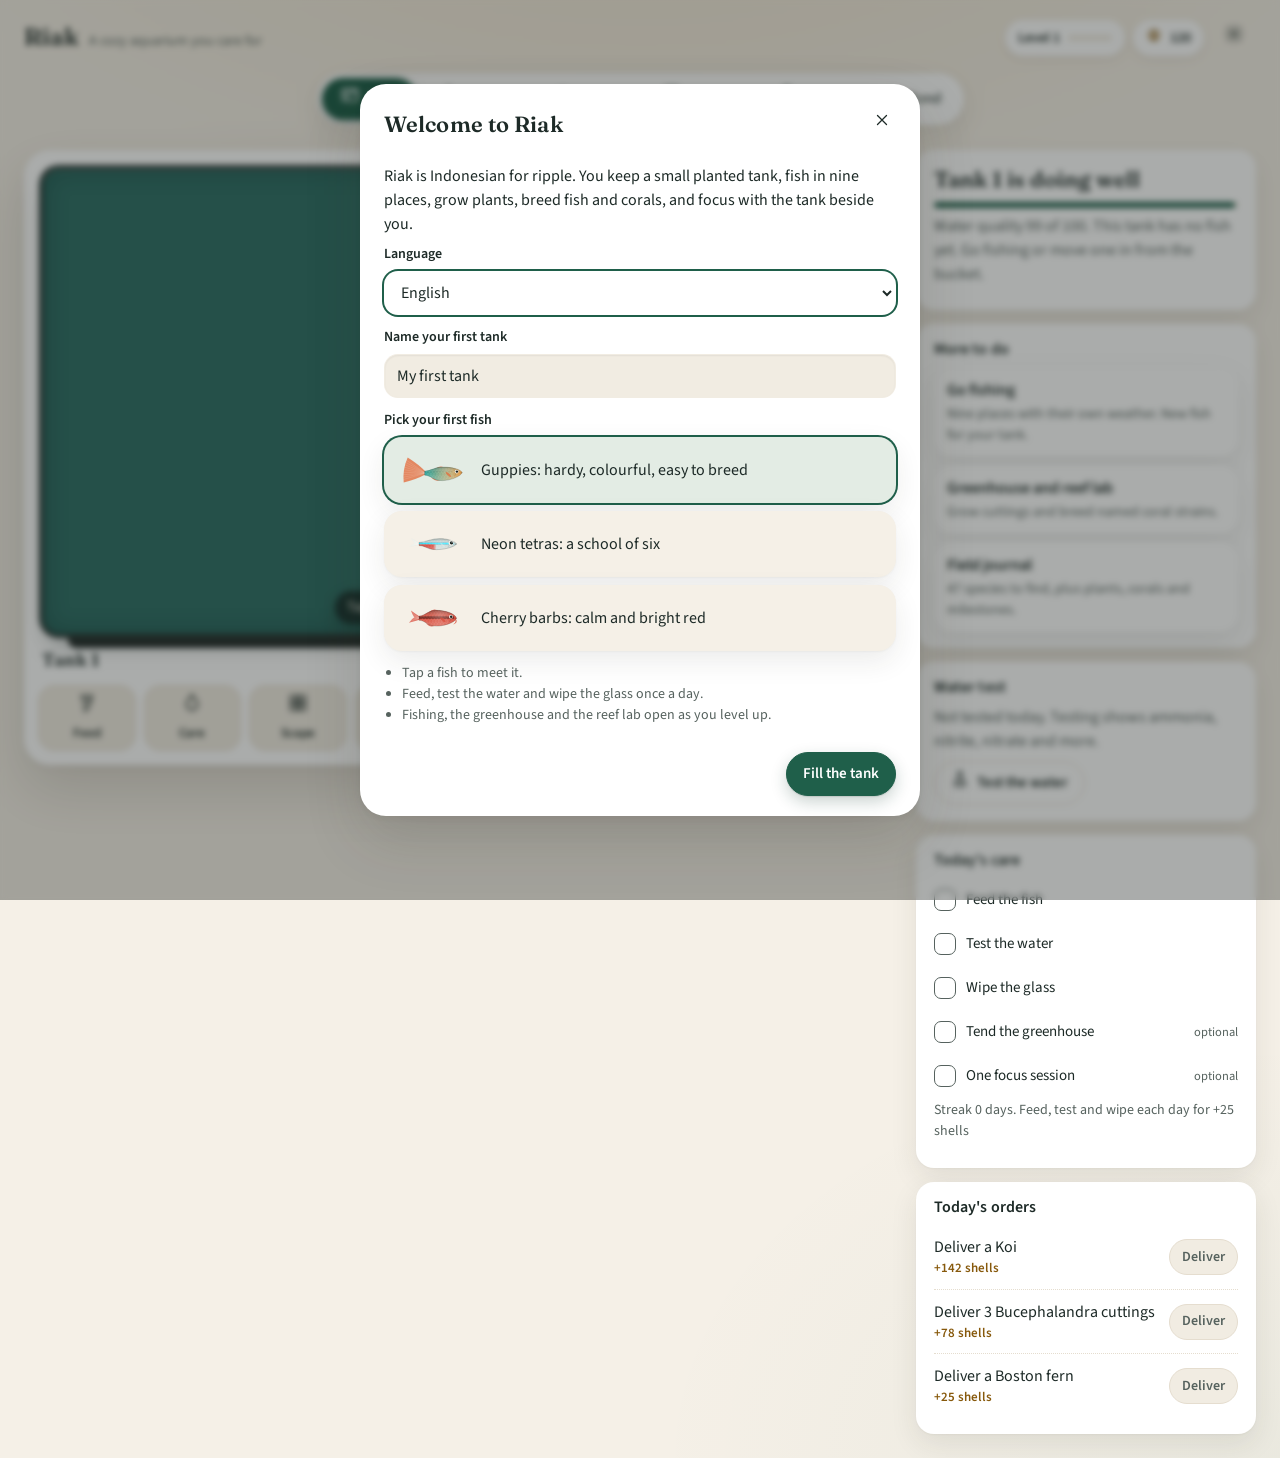
==== commit e394d137: "v1.5.0: koi pond relax view - 9 koi varieties, live WebAudio soundscape, moods, rain, feeding and ca" ====
--- a/index.html
+++ b/index.html
@@ -41,6 +41,7 @@
   <section class="panel" id="panel-garden" data-panel="garden" hidden></section>
   <section class="panel" id="panel-journal" data-panel="journal" hidden></section>
   <section class="panel" id="panel-focus" data-panel="focus" hidden></section>
+      <section class="panel" id="panel-pond" data-panel="pond" hidden></section>
 </main>
 <noscript><p class="noscript">Riak needs JavaScript to run the aquarium.</p></noscript>
 <script type="module" src="js/app.js"></script>
--- a/css/app.css
+++ b/css/app.css
@@ -1,21 +1,29 @@
 /* Riak - Field guide direction. Tokens documented in design.md. */
 :root {
-  --paper: #f5f1e8;
-  --card: #fffdf8;
+  --paper: #f5f0e7;
+  --card: #ffffff;
   --ink: #1d2a27;
   --muted: #56625e;
-  --rule: #d8d1c2;
+  --rule: #e5ddcf;
   --accent: #1f5f4a;
   --accent-ink: #ffffff;
   --accent-soft: #e3ece4;
   --warn: #8a3b22;
   --warn-soft: #f6e6dc;
   --gold: #87590c;
-  --shadow: 0 1px 2px rgba(29, 42, 39, 0.08);
+  --shadow: 0 1px 2px rgba(48, 42, 30, 0.04), 0 8px 24px rgba(48, 42, 30, 0.07);
+  --surface-2: #f1ece2;
+  --glow: rgba(214, 184, 120, 0.22);
+  --shadow-1: 0 1px 2px rgba(48, 42, 30, 0.05), 0 4px 12px rgba(48, 42, 30, 0.06);
+  --shadow-2: 0 1px 2px rgba(48, 42, 30, 0.04), 0 10px 28px rgba(48, 42, 30, 0.09);
+  --shadow-3: 0 2px 6px rgba(48, 42, 30, 0.06), 0 24px 56px rgba(48, 42, 30, 0.16);
+  --shadow-btn: 0 1px 1px rgba(20, 40, 32, 0.12), 0 6px 16px rgba(20, 60, 45, 0.22);
+  --r-sm: 12px;
+  --r-lg: 26px;
   --serif: "Fraunces", Georgia, "Times New Roman", serif;
   --sans: "Source Sans 3", "Segoe UI", system-ui, sans-serif;
   --nav-h: 0px;
-  --r: 4px;
+  --r: 18px;
   color-scheme: light;
 }
 :root[data-theme="dark"] {
@@ -30,7 +38,13 @@
   --warn: #e59a7c;
   --warn-soft: #3a2620;
   --gold: #e2b450;
-  --shadow: 0 1px 2px rgba(0, 0, 0, 0.3);
+  --shadow: 0 1px 2px rgba(0, 0, 0, 0.3), 0 8px 24px rgba(0, 0, 0, 0.28);
+  --surface-2: #222c28;
+  --glow: rgba(111, 191, 156, 0.08);
+  --shadow-1: 0 1px 2px rgba(0, 0, 0, 0.3), 0 4px 12px rgba(0, 0, 0, 0.22);
+  --shadow-2: 0 1px 2px rgba(0, 0, 0, 0.3), 0 10px 28px rgba(0, 0, 0, 0.32);
+  --shadow-3: 0 2px 6px rgba(0, 0, 0, 0.35), 0 24px 56px rgba(0, 0, 0, 0.5);
+  --shadow-btn: 0 1px 1px rgba(0, 0, 0, 0.3), 0 6px 16px rgba(0, 0, 0, 0.35);
   color-scheme: dark;
 }
 @media (prefers-color-scheme: dark) {
@@ -46,7 +60,13 @@
     --warn: #e59a7c;
     --warn-soft: #3a2620;
     --gold: #e2b450;
-    --shadow: 0 1px 2px rgba(0, 0, 0, 0.3);
+    --shadow: 0 1px 2px rgba(0, 0, 0, 0.3), 0 8px 24px rgba(0, 0, 0, 0.28);
+    --surface-2: #222c28;
+    --glow: rgba(111, 191, 156, 0.08);
+    --shadow-1: 0 1px 2px rgba(0, 0, 0, 0.3), 0 4px 12px rgba(0, 0, 0, 0.22);
+    --shadow-2: 0 1px 2px rgba(0, 0, 0, 0.3), 0 10px 28px rgba(0, 0, 0, 0.32);
+    --shadow-3: 0 2px 6px rgba(0, 0, 0, 0.35), 0 24px 56px rgba(0, 0, 0, 0.5);
+    --shadow-btn: 0 1px 1px rgba(0, 0, 0, 0.3), 0 6px 16px rgba(0, 0, 0, 0.35);
     color-scheme: dark;
   }
 }
@@ -250,9 +270,15 @@
 .notes h3 { font-size: 16px; margin-bottom: 8px; font-family: var(--sans); font-weight: 600; text-transform: none; }
 .status-line { font: 600 22px/1.25 var(--serif); margin-bottom: 8px; }
 .status-line.bad { color: var(--warn); }
-dl.readings { display: grid; grid-template-columns: 1fr auto auto; gap: 6px 12px; margin: 0; font-size: 15px; align-items: baseline; }
-dl.readings dt { color: var(--muted); }
-dl.readings dd { margin: 0; font-variant-numeric: tabular-nums; text-align: right; }
+.readings { display: grid; grid-template-columns: repeat(auto-fill, minmax(132px, 1fr)); gap: 8px; margin: 10px 0 0; }
+.reading { display: grid; gap: 2px; padding: 10px 12px; border-radius: 14px; background: var(--surface-2, rgba(0, 0, 0, 0.03)); }
+.reading-label { font-size: 13px; color: var(--muted); }
+.reading-value { font-size: 18px; font-variant-numeric: tabular-nums; }
+.reading .lvl { display: inline-flex; align-items: center; gap: 6px; }
+.reading .lvl::before { content: ""; width: 8px; height: 8px; border-radius: 50%; background: var(--accent); }
+.reading .lvl.high::before, .reading .lvl.low::before { background: var(--warn); }
+.explain-more { margin-top: 10px; }
+.explain-more summary { cursor: pointer; font-weight: 600; font-size: 14px; color: var(--accent); min-height: 44px; display: flex; align-items: center; }
 .lvl { font-size: 13px; color: var(--muted); }
 .lvl.high, .lvl.low { color: var(--warn); font-weight: 600; }
 ul.plain { list-style: none; margin: 0; padding: 0; }
@@ -519,6 +545,59 @@
 .tips { margin: 12px 0 0; padding-left: 18px; color: var(--muted); font-size: 14px; }
 
 /* ---------- responsive ---------- */
+/* ---------- angler: flick casting, reel, gauges, tournaments, album ---------- */
+.angler-bar { display: flex; flex-wrap: wrap; align-items: center; gap: 8px; margin: -4px 0 16px; }
+.angler-stats { font-size: 14px; margin-left: auto; }
+.duel-banner { display: flex; flex-wrap: wrap; justify-content: space-between; align-items: center; gap: 12px; padding: 12px 14px; margin-bottom: 16px; border: 1px solid var(--gold); border-left-width: 4px; border-radius: var(--r); background: var(--card); }
+.duel-banner.beaten { border-color: var(--accent); }
+.duel-banner b { font-family: var(--serif); font-size: 17px; }
+.rig { margin-top: 12px; padding: 12px; border: 1px solid var(--rule); border-radius: var(--r); background: var(--card); display: flex; gap: 16px; align-items: center; }
+.rig[hidden] { display: none; }
+.rig-main { flex: 1; min-width: 0; display: grid; gap: 10px; }
+.rig-top { display: flex; gap: 16px; align-items: end; }
+.gauges { flex: 1; min-width: 0; display: grid; gap: 6px; transition: opacity 0.2s; }
+.gauges.idle { opacity: 0.45; }
+.gauge { display: grid; grid-template-columns: 110px minmax(0, 1fr); align-items: center; gap: 10px; font-size: 13px; color: var(--muted); }
+.gauge-bar { height: 10px; border-radius: 5px; background: var(--rule); overflow: hidden; }
+.gauge-bar i { display: block; height: 100%; width: 0; background: var(--accent); border-radius: 5px; }
+.gauge-bar.warn i { background: var(--warn); }
+.gauge-bar.fish i { background: var(--gold); }
+.line-out { display: grid; text-align: right; font-size: 13px; min-width: 76px; }
+.line-out b { font: 600 22px var(--serif); color: var(--ink); font-variant-numeric: tabular-nums; }
+.rig-drag { display: flex; flex-wrap: wrap; gap: 8px 12px; align-items: center; }
+.crank { width: 120px; height: 120px; flex-shrink: 0; border-radius: 50%; background: var(--paper); border: 1px solid var(--rule); touch-action: none; cursor: grab; user-select: none; -webkit-user-select: none; }
+.crank:active { cursor: grabbing; }
+.crank:focus-visible { outline: 3px solid var(--accent); outline-offset: 3px; }
+.crank canvas { width: 100%; height: 100%; display: block; }
+.rig-label { font-size: 13px; font-weight: 600; color: var(--muted); }
+@media (min-width: 901px) {
+  .scene-wrap { aspect-ratio: 21 / 10; max-height: max(320px, calc(100vh - 420px)); }
+}
+.notes .toggles { margin-top: 10px; }
+.bait.lure b::after { content: ""; display: inline-block; width: 6px; height: 6px; margin-left: 6px; border-radius: 50%; background: var(--gold); vertical-align: middle; }
+.catch-stats { display: flex; gap: 8px; align-items: baseline; margin: 4px 0 8px; }
+.catch-stats b { font: 600 20px var(--serif); color: var(--accent); }
+.catch-share { margin-top: 4px; }
+.tourney-bar { display: flex; flex-wrap: wrap; gap: 6px 16px; align-items: baseline; padding: 8px 12px; margin-bottom: 8px; border: 1px solid var(--rule); border-radius: var(--r); background: var(--card); font-size: 15px; }
+.tourney-clock { font: 600 20px var(--serif); font-variant-numeric: tabular-nums; color: var(--accent); }
+.tourney-clock.low { color: var(--warn); }
+.board { list-style: none; margin: 0; padding: 0; display: grid; gap: 2px; }
+.board li { display: grid; grid-template-columns: 24px minmax(0, 1fr) auto; gap: 8px; padding: 6px 8px; border-radius: 3px; font-variant-numeric: tabular-nums; }
+.board li.human { font-weight: 600; }
+.board li.me { background: var(--accent-soft); }
+.board-rank { color: var(--muted); }
+.lead-line { font: 600 18px var(--serif); margin-bottom: 10px; }
+.form-stack { display: grid; gap: 8px; }
+.form-stack h3 { font-size: 14px; font-family: var(--sans); font-weight: 600; margin-top: 8px; }
+.quest-list { display: grid; gap: 6px; margin-top: 10px; }
+.list-row.quest { grid-template-columns: minmax(0, 1fr) auto; }
+.list-row.quest.claimed .title { color: var(--muted); }
+.album-grid { display: grid; grid-template-columns: repeat(auto-fill, minmax(200px, 1fr)); gap: 12px; margin-top: 10px; }
+.album-card { border: 1px solid var(--rule); border-radius: var(--r); background: var(--card); padding: 10px; display: grid; gap: 8px; }
+.album-card canvas { width: 100%; height: 110px; background: linear-gradient(#e7efe9, #cfe0d8); border-radius: 3px; }
+:root[data-theme="dark"] .album-card canvas { background: linear-gradient(#22312c, #1a2723); }
+.album-meta { display: grid; gap: 2px; font-size: 14px; }
+
 @media (max-width: 1100px) {
   .tank-layout, .focus-layout, .scene, .two-col { grid-template-columns: minmax(0, 1fr) 300px; gap: 20px; }
 }
@@ -562,6 +641,396 @@
   .sheet { width: 100%; border-radius: 12px 12px 0 0; max-height: 92vh; }
   .watch-clock b { font-size: 52px; }
 }
+@media (max-width: 560px) {
+  .rig { gap: 12px; padding: 10px; }
+  .crank { width: 104px; height: 104px; }
+  .gauge { grid-template-columns: minmax(0, 1fr); gap: 2px; }
+  .rig-top { flex-direction: column; align-items: stretch; gap: 6px; }
+  .line-out { text-align: left; grid-template-columns: auto auto; justify-content: start; gap: 8px; align-items: baseline; }
+  .line-out b { font-size: 18px; }
+  .angler-stats { margin-left: 0; width: 100%; }
+}
+
+/* ---------- depth layer (v1.2): floating cards, soft light, glass tank ---------- */
+body {
+  background:
+    radial-gradient(1100px 520px at 50% -160px, var(--glow), transparent 70%),
+    radial-gradient(900px 600px at 100% 100%, rgba(31, 95, 74, 0.05), transparent 70%),
+    var(--paper);
+}
+.top { border-bottom: 0; padding-top: max(16px, env(safe-area-inset-top)); padding-bottom: 8px; }
+.chip { border-color: transparent; box-shadow: var(--shadow-1); }
+button.chip { transition: transform 0.15s ease-out, box-shadow 0.15s ease-out; }
+button.chip:hover { transform: translateY(-1px); box-shadow: var(--shadow-2); }
+.level-bar { height: 6px; border-radius: 3px; background: var(--surface-2); }
+
+/* floating segmented nav on wide screens */
+.tabs {
+  width: fit-content;
+  max-width: calc(100% - 32px);
+  margin: 4px auto 0;
+  padding: 5px;
+  gap: 2px;
+  border: 1px solid var(--rule);
+  border-radius: 999px;
+  background: var(--card);
+  box-shadow: var(--shadow-2);
+}
+.tab { min-height: 42px; padding: 0 18px; border-bottom: 0; border-radius: 999px; transition: background 0.15s ease-out, color 0.15s ease-out; }
+.tab:hover { background: var(--surface-2); }
+.tab[aria-current="page"] { background: var(--accent); color: var(--accent-ink); box-shadow: var(--shadow-btn); }
+.tab[aria-current="page"] .dot { background: var(--accent-ink); }
+
+/* buttons: soft pills that lift */
+.btn {
+  border-radius: 999px;
+  border-color: var(--rule);
+  background: var(--card);
+  box-shadow: var(--shadow-1);
+  transition: transform 0.15s ease-out, box-shadow 0.15s ease-out, background 0.15s ease-out, color 0.15s ease-out;
+}
+.btn:hover { background: var(--card); transform: translateY(-1px); box-shadow: var(--shadow-2); }
+.btn:active { transform: translateY(1px); box-shadow: 0 1px 2px rgba(0, 0, 0, 0.12); }
+.btn.primary { box-shadow: var(--shadow-btn); }
+.btn.primary:hover { box-shadow: 0 2px 2px rgba(20, 40, 32, 0.12), 0 10px 24px rgba(20, 60, 45, 0.28); }
+.btn.ghost, .btn.quiet { box-shadow: none; background: transparent; }
+.btn.ghost:hover, .btn.quiet:hover { background: var(--surface-2); box-shadow: none; }
+.btn.icon { border-radius: 50%; }
+.btn.danger { background: var(--card); }
+.btn[aria-pressed="true"] { box-shadow: var(--shadow-btn); }
+.btn[aria-pressed="true"]:hover { background: var(--accent); color: var(--accent-ink); }
+.btn:disabled { transform: none; box-shadow: none; }
+
+/* the tank as a framed glass box sitting on a card */
+.plate { border: 0; border-radius: var(--r-lg); padding: 14px; box-shadow: var(--shadow-3); }
+.tank-wrap {
+  border-radius: 16px;
+  background: #2f6f66;
+  box-shadow: 0 0 0 4px #27322f, 0 0 0 5px rgba(255, 255, 255, 0.08), 0 14px 26px -10px rgba(10, 30, 26, 0.55);
+  margin: 5px 5px 14px;
+  width: calc(100% - 10px);
+}
+.tank-wrap::before {
+  content: "";
+  position: absolute;
+  left: 3%;
+  right: 3%;
+  bottom: -14px;
+  height: 10px;
+  border-radius: 0 0 8px 8px;
+  background: linear-gradient(#2c3734, #1c2422);
+  pointer-events: none;
+}
+.tank-wrap::after {
+  content: "";
+  position: absolute;
+  inset: 0;
+  border-radius: inherit;
+  box-shadow: inset 0 1px 0 rgba(255, 255, 255, 0.35), inset 0 0 24px rgba(0, 20, 24, 0.28);
+  pointer-events: none;
+}
+.tank-wrap { overflow: visible; }
+.tank-wrap canvas { border-radius: inherit; }
+.tank-hint { border-radius: 999px; background: rgba(16, 28, 26, 0.7); box-shadow: 0 6px 18px rgba(0, 0, 0, 0.2); }
+.caption { padding: 0 4px; }
+.toolbar { border-top: 0; gap: 8px; padding-top: 4px; }
+.tool { border-radius: 16px; background: var(--surface-2); border: 1px solid var(--rule); transition: transform 0.15s ease-out, box-shadow 0.15s ease-out, background 0.15s ease-out; }
+.tool:hover { background: var(--card); transform: translateY(-2px); box-shadow: var(--shadow-2); }
+.tool:active { transform: translateY(0); box-shadow: var(--shadow-1); }
+.tool[aria-pressed="true"] { background: var(--card); border-color: var(--accent); box-shadow: 0 0 0 1px var(--accent), var(--shadow-2); }
+.modebar { border-radius: var(--r); background: var(--surface-2); border-color: transparent; box-shadow: inset 0 1px 2px rgba(0, 0, 0, 0.05); }
+.pick { border-radius: 14px; box-shadow: var(--shadow-1); border-color: transparent; }
+.pick[aria-pressed="true"] { box-shadow: 0 0 0 2px var(--accent), var(--shadow-1); }
+
+/* side column: each block is its own floating card */
+.notes { display: grid; gap: 14px; }
+.notes section, .notes section:first-child { border: 0; padding: 16px 18px; background: var(--card); border-radius: var(--r); box-shadow: var(--shadow-2); }
+.meter, .gauge-bar { background: var(--surface-2); box-shadow: inset 0 1px 2px rgba(0, 0, 0, 0.08); }
+.check .box { border-radius: 7px; }
+
+/* cards, tiles and rows */
+.card, .tray, .inv-section, .album-card, .ms, .dex-item, .spot, .bait, .explore-row, .onb-starter, .tourney-bar, .rig, .duel-banner {
+  border-color: transparent;
+  border-radius: var(--r);
+  box-shadow: var(--shadow-2);
+}
+.dex-item, .spot, .explore-row, .bait, .album-card { transition: transform 0.18s ease-out, box-shadow 0.18s ease-out; }
+.dex-item:hover, .spot:hover:not(:disabled), .explore-row:hover, .album-card:hover { transform: translateY(-3px); box-shadow: var(--shadow-3); border-color: transparent; }
+.bait:hover { transform: translateY(-1px); box-shadow: var(--shadow-3); }
+.bait[aria-pressed="true"], .onb-starter[aria-pressed="true"], .coral-card.selected { box-shadow: 0 0 0 2px var(--accent), var(--shadow-2); border-color: transparent; }
+.explore-row:hover { background: var(--card); }
+.duel-banner { border-left: 0; box-shadow: inset 4px 0 0 var(--gold), var(--shadow-2); }
+.duel-banner.beaten { box-shadow: inset 4px 0 0 var(--accent), var(--shadow-2); }
+.spot canvas, .dex-item canvas { border-radius: 12px; }
+.spot { padding: 8px; grid-template-rows: 112px auto; }
+.spot canvas { height: 112px; box-shadow: inset 0 0 0 1px rgba(0, 0, 0, 0.04); }
+.spot .spot-body { padding: 10px 6px 4px; }
+.tray canvas, .coral-card canvas, .album-card canvas, .fish-hero canvas { border-radius: 14px; box-shadow: inset 0 0 0 1px rgba(0, 0, 0, 0.04); }
+.list-row { padding: 12px; margin-bottom: 8px; border: 0; border-radius: 14px; background: var(--card); box-shadow: var(--shadow-1); }
+.list-row:last-child { border-bottom: 0; }
+.list-row.button-like { transition: transform 0.15s ease-out, box-shadow 0.15s ease-out; }
+.list-row.button-like:hover { background: var(--card); transform: translateY(-2px); box-shadow: var(--shadow-2); }
+.list-row canvas, .thumb { border-radius: 10px; background: var(--surface-2); }
+.sheet .list-row, .notes .list-row { background: var(--surface-2); box-shadow: none; }
+.tag { border-radius: 999px; padding: 2px 10px; }
+.ms .ms-icon { box-shadow: var(--shadow-1); border-color: transparent; background: var(--card); }
+.board li { border-radius: 10px; }
+.week .bar i { border-radius: 6px 6px 2px 2px; }
+
+/* segmented control: soft inset track with a raised thumb */
+.seg { border: 0; border-radius: 999px; padding: 4px; background: var(--surface-2); box-shadow: inset 0 1px 2px rgba(0, 0, 0, 0.06); }
+.seg-btn { border-radius: 999px; transition: background 0.15s ease-out, color 0.15s ease-out; }
+.seg-btn[aria-selected="true"] { background: var(--card); color: var(--ink); box-shadow: var(--shadow-1); }
+
+/* inputs */
+.field input[type="text"], .field select, .input { border-radius: 14px; background: var(--surface-2); border-color: transparent; box-shadow: inset 0 1px 2px rgba(0, 0, 0, 0.06); }
+.field input[type="text"]:focus, .field select:focus, .input:focus { background: var(--card); box-shadow: 0 0 0 2px var(--accent); outline: none; }
+
+/* sheets float with a large radius; a grab handle on phones */
+.sheet-backdrop { background: rgba(20, 26, 24, 0.36); backdrop-filter: blur(3px); -webkit-backdrop-filter: blur(3px); }
+.sheet { border: 0; border-radius: var(--r-lg); box-shadow: var(--shadow-3); transform: translateY(14px) scale(0.98); }
+.sheet-head { border-bottom: 0; padding: 18px 16px 6px 24px; }
+.sheet-body { padding: 12px 24px 18px; }
+.sheet-foot { border-top: 0; padding: 8px 24px 20px; }
+.sheet-title { font-size: 22px; }
+
+/* toasts and overlays */
+.toast { border-radius: 16px; padding: 10px 14px; background: var(--card); color: var(--ink); box-shadow: var(--shadow-3); border-left: 0 !important; }
+.toast.good { box-shadow: inset 4px 0 0 var(--accent), var(--shadow-3); }
+.toast.warn { box-shadow: inset 4px 0 0 var(--warn), var(--shadow-3); }
+.toast.big { box-shadow: inset 4px 0 0 var(--gold), var(--shadow-3); }
+.visit-bar { margin: 8px 16px 0; border: 0; border-radius: var(--r); box-shadow: var(--shadow-1); }
+
+/* fishing scene and rig */
+.scene-wrap { margin-inline: auto; border: 0; border-radius: var(--r-lg); box-shadow: var(--shadow-3), inset 0 0 0 1px rgba(255, 255, 255, 0.2); }
+.scene-status { border-radius: 999px; background: rgba(16, 28, 26, 0.7); box-shadow: 0 6px 18px rgba(0, 0, 0, 0.2); }
+.reel-track { border: 0; border-radius: 999px; background: var(--surface-2); box-shadow: inset 0 1px 3px rgba(0, 0, 0, 0.1); }
+.reel-zone { border-radius: 999px; }
+.crank { filter: drop-shadow(0 8px 14px rgba(20, 40, 32, 0.22)); }
+.breath-ring { box-shadow: var(--shadow-2); background: var(--card); }
+.watch-exit { border-radius: 999px; backdrop-filter: blur(6px); -webkit-backdrop-filter: blur(6px); }
+
+/* watch mode keeps the full-bleed tank */
+body.watch .tank-wrap { margin: 0; width: 100%; border-radius: 0; box-shadow: none; }
+body.watch .tank-wrap::before, body.watch .tank-wrap::after { display: none; }
+body.watch .plate { box-shadow: none; }
+
+@media (max-width: 900px) {
+  :root { --nav-h: calc(88px + env(safe-area-inset-bottom)); }
+  .tabs {
+    left: 12px;
+    right: 12px;
+    bottom: calc(10px + env(safe-area-inset-bottom));
+    width: auto;
+    max-width: none;
+    margin: 0;
+    padding: 6px;
+    border-radius: 24px;
+    border: 1px solid var(--rule);
+    box-shadow: var(--shadow-3);
+    background: color-mix(in srgb, var(--card) 92%, transparent);
+    backdrop-filter: blur(12px);
+    -webkit-backdrop-filter: blur(12px);
+  }
+  .tab { min-height: 58px; border-top: 0; border-radius: 18px; padding: 6px 2px; }
+  .tab[aria-current="page"] { background: var(--accent-soft); color: var(--accent); box-shadow: none; }
+  .tab[aria-current="page"] .dot { background: var(--warn); }
+  .plate { padding: 10px; border-radius: 22px; }
+  .tank-wrap { box-shadow: 0 0 0 3px #27322f, 0 0 0 4px rgba(255, 255, 255, 0.08), 0 12px 22px -10px rgba(10, 30, 26, 0.55); margin: 4px 4px 12px; width: calc(100% - 8px); border-radius: 14px; }
+  .tank-wrap::before { bottom: -11px; height: 8px; }
+  .toolbar { gap: 6px; }
+  .tool { border-radius: 14px; }
+  .scene-wrap { border-radius: 20px; }
+}
+@media (max-width: 420px) {
+  .sheet { border-radius: 26px 26px 0 0; }
+  .sheet-head { position: relative; padding-top: 22px; }
+  .sheet-head::before { content: ""; position: absolute; top: 8px; left: 50%; width: 40px; height: 4px; margin-left: -20px; border-radius: 2px; background: var(--rule); }
+}
+
 @media (prefers-reduced-motion: reduce) {
   * { transition-duration: 0.01ms !important; animation-duration: 0.01ms !important; }
 }
+
+@media (prefers-reduced-motion: reduce) {
+  .btn:hover, .tool:hover, .dex-item:hover, .spot:hover, .explore-row:hover, .album-card:hover, .list-row.button-like:hover, button.chip:hover { transform: none; }
+}
+
+
+/* ---------- v1.2.1: toggles, nav scrim, garden bench, field-guide journal ---------- */
+/* toggle pills show a clear on/off dot and stay readable when on */
+.btn.quiet[aria-pressed]::before {
+  content: "";
+  width: 10px;
+  height: 10px;
+  border-radius: 50%;
+  border: 2px solid var(--muted);
+  box-sizing: border-box;
+  flex: none;
+}
+.btn.quiet[aria-pressed="true"],
+.btn.quiet[aria-pressed="true"]:hover {
+  background: var(--accent-soft);
+  color: var(--accent);
+  border-color: var(--accent);
+  box-shadow: none;
+}
+.btn.quiet[aria-pressed="true"]::before { background: var(--accent); border-color: var(--accent); }
+.row.toggles { gap: 8px; flex-wrap: wrap; }
+
+/* the main fishing action matches the scene width instead of the whole column */
+.big-btn { display: flex; max-width: 560px; margin-inline: auto; justify-self: center; border-radius: 999px; }
+
+/* toasts have a fixed lane in the header bar, clear of content and controls */
+@media (min-width: 901px) {
+  .toasts { top: 16px; bottom: auto; right: 50%; transform: translateX(50%); justify-items: center; width: min(420px, calc(100% - 640px)); }
+}
+@media (max-width: 900px) {
+  .toasts { top: calc(10px + env(safe-area-inset-top)); right: 50%; transform: translateX(50%); width: calc(100% - 24px); justify-items: stretch; }
+  .toast { min-height: 44px; display: flex; align-items: center; }
+}
+
+/* phone: content fades out under the floating nav instead of showing through */
+@media (max-width: 900px) {
+  main { padding-bottom: calc(40px + var(--nav-h)); }
+  body::after {
+    content: "";
+    position: fixed;
+    left: 0;
+    right: 0;
+    bottom: 0;
+    height: calc(var(--nav-h) + 4px);
+    background: linear-gradient(to bottom, transparent 0, var(--paper) 14px);
+    pointer-events: none;
+    z-index: 29;
+  }
+  body.watch::after { display: none; }
+}
+
+/* garden bench: loop, seed shelf and orders fill the greenhouse */
+.garden-main { display: grid; gap: 16px; min-width: 0; }
+.garden-main > .explain { margin: -4px 0 0; }
+.garden-side { display: grid; gap: 16px; }
+.garden-loop { background: var(--card); border-radius: var(--r); box-shadow: var(--shadow-2); padding: 14px 16px; }
+.garden-loop h3 { margin: 0 0 10px; font-size: 15px; font-family: var(--sans); }
+.garden-loop ol { list-style: none; margin: 0; padding: 0; display: grid; grid-template-columns: repeat(4, minmax(0, 1fr)); gap: 8px; }
+.garden-loop li { display: flex; align-items: center; gap: 10px; font-size: 14px; line-height: 1.3; padding: 8px 10px; border-radius: var(--r-sm); background: var(--accent-soft); color: var(--ink); }
+.garden-loop .step-no { flex: none; width: 24px; height: 24px; border-radius: 50%; display: grid; place-items: center; background: var(--accent); color: var(--accent-ink); font-weight: 700; font-size: 13px; }
+.seed-section .section-head { display: flex; align-items: baseline; justify-content: space-between; gap: 12px; flex-wrap: wrap; margin-bottom: 10px; }
+.seed-section h3 { margin: 0; }
+.seed-section .section-head .muted { font-size: 14px; }
+.seed-shelf { display: grid; grid-template-columns: repeat(auto-fill, minmax(170px, 1fr)); gap: 12px; }
+.seed { background: var(--card); border-radius: var(--r); box-shadow: var(--shadow-2); padding: 10px 12px 12px; display: grid; gap: 4px; align-content: start; min-width: 0; }
+.seed canvas { width: 100%; height: 96px; display: block; border-radius: 12px; background: linear-gradient(#f1f4ee, #e6ece2); }
+:root[data-theme="dark"] .seed canvas { background: linear-gradient(#202b27, #1a2420); }
+.seed b { font-size: 15px; margin-top: 4px; }
+.seed .muted { font-size: 13px; line-height: 1.35; }
+.seed .btn { justify-self: start; margin-top: 6px; }
+.garden-orders h3 { margin-top: 0; }
+@media (max-width: 900px) {
+  .garden-loop ol { grid-template-columns: repeat(2, minmax(0, 1fr)); }
+  .seed-shelf { grid-template-columns: repeat(2, minmax(0, 1fr)); }
+}
+
+/* field-guide journal: catalogue numbers, Latin names, paper grain */
+.dex-item { position: relative; background-image: url("data:image/svg+xml,%3Csvg xmlns='http://www.w3.org/2000/svg' width='160' height='160'%3E%3Cfilter id='n'%3E%3CfeTurbulence type='fractalNoise' baseFrequency='0.9' numOctaves='2' stitchTiles='stitch'/%3E%3CfeColorMatrix values='0 0 0 0 0.35 0 0 0 0 0.3 0 0 0 0 0.2 0 0 0 0.05 0'/%3E%3C/filter%3E%3Crect width='100%25' height='100%25' filter='url(%23n)'/%3E%3C/svg%3E"); background-color: var(--card); }
+.dex-item .dex-no { position: absolute; top: 8px; left: 10px; font-size: 11px; letter-spacing: 0.06em; color: var(--muted); font-weight: 600; }
+.dex-item canvas { margin-top: 10px; }
+.dex-sci { font-family: var(--serif); font-style: italic; font-size: 13px; color: var(--muted); white-space: nowrap; overflow: hidden; text-overflow: ellipsis; }
+.dex-item .dex-sub { border-top: 1px dashed var(--rule); padding-top: 6px; margin-top: 2px; }
+.inv-section, .garden-loop { background-image: url("data:image/svg+xml,%3Csvg xmlns='http://www.w3.org/2000/svg' width='160' height='160'%3E%3Cfilter id='n'%3E%3CfeTurbulence type='fractalNoise' baseFrequency='0.9' numOctaves='2' stitchTiles='stitch'/%3E%3CfeColorMatrix values='0 0 0 0 0.35 0 0 0 0 0.3 0 0 0 0 0.2 0 0 0 0.05 0'/%3E%3C/filter%3E%3Crect width='100%25' height='100%25' filter='url(%23n)'/%3E%3C/svg%3E"); }
+:root[data-theme="dark"] .dex-item, :root[data-theme="dark"] .inv-section, :root[data-theme="dark"] .garden-loop { background-image: none; }
+
+/* journal: a thin rarity band on every card; undiscovered species show as ink silhouettes */
+.dex-item[data-rar="2"] { box-shadow: inset 0 3px 0 var(--accent), var(--shadow-1, 0 1px 2px rgba(0, 0, 0, 0.06)); }
+.dex-item[data-rar="3"] { box-shadow: inset 0 3px 0 var(--gold), var(--shadow-1, 0 1px 2px rgba(0, 0, 0, 0.06)); }
+.dex-item[data-rar="4"], .dex-item[data-rar="5"] { box-shadow: inset 0 4px 0 var(--gold), inset 0 0 0 1px rgba(201, 152, 58, 0.35), var(--shadow-1, 0 1px 2px rgba(0, 0, 0, 0.06)); }
+.dex-item.unknown canvas { background: radial-gradient(ellipse at 50% 55%, rgba(31, 95, 74, 0.08), transparent 70%); }
+
+/* ---------- v1.4: field-guide side cards, loop links, greenhouse bays, focus ---------- */
+.field-card h3 { margin: 0 0 6px; padding-bottom: 8px; border-bottom: 1px solid var(--rule); }
+.plate-head { display: flex; align-items: baseline; gap: 10px; margin: 14px 0 6px; font: 600 15px var(--serif); color: var(--ink); }
+.plate-no { font: italic 500 13px var(--serif); color: var(--gold); min-width: 18px; }
+.from-head { margin: 10px 0 2px; font: italic 14px var(--serif); color: var(--muted); }
+.ledger li { display: flex; align-items: baseline; gap: 8px; padding: 6px 0; }
+.ledger .leader { flex: 1; border-bottom: 1px dotted var(--rule); transform: translateY(-3px); }
+.loop-links { display: grid; gap: 2px; margin-top: 8px; }
+.loop-link { all: unset; box-sizing: border-box; display: flex; align-items: center; justify-content: space-between; gap: 10px; min-height: 40px; padding: 6px 10px; margin: 0 -10px; border-radius: 10px; color: var(--accent); font-size: 14px; font-weight: 600; cursor: pointer; }
+.loop-link:hover { background: var(--accent-soft); }
+.loop-link:focus-visible { outline: 2px solid var(--accent); outline-offset: 2px; }
+.loop-link .ic { flex: none; transition: transform 0.15s ease-out; }
+.loop-link:hover .ic { transform: translateX(3px); }
+.entry-no { font: italic 500 13px var(--serif); color: var(--gold); margin-right: 8px; }
+.tray canvas { height: 168px; background: #e4ece2; }
+.breath-section .breath { grid-template-columns: auto minmax(0, 1fr); justify-items: start; align-items: center; gap: 16px; padding: 0; }
+.breath-section .breath-ring { width: 96px; height: 96px; }
+.breath-section .breath-ring i { inset: 12px; }
+.breath-section .breath-ring span { font-size: 13px; }
+.breath-section h3 { margin: 0 0 4px; }
+.breath-section .explain { margin: 0 0 8px; }
+.week { height: 96px; }
+.week.empty .bar i { background: transparent; border: 1.5px dashed var(--rule); border-bottom: 0; }
+.week .bar.today span { color: var(--ink); font-weight: 600; }
+.week .bar.today i { box-shadow: 0 0 0 2px var(--accent-soft); }
+.week-note { margin: 8px 0 0; font: italic 14px/1.45 var(--serif); color: var(--muted); }
+@media (min-width: 901px) {
+  /* one line in the header band, between the wordmark and the pills, so it never covers content or the nav */
+  .toasts { top: 14px; bottom: auto; right: 50%; transform: translateX(50%); justify-items: center; width: min(560px, calc(100% - 620px)); }
+  .toast { white-space: nowrap; overflow: hidden; text-overflow: ellipsis; max-width: 100%; display: block; }
+}
+.btn:disabled { opacity: 1; background: var(--surface-2); color: var(--muted); border-color: var(--rule); box-shadow: none; }
+.dex-hint { font: italic 13px/1.35 var(--serif); color: var(--muted); margin-top: 2px; }
+.crank-wrap { display: grid; justify-items: center; gap: 6px; }
+.crank-cap { display: inline-flex; align-items: center; gap: 4px; font-size: 12px; font-weight: 600; color: var(--muted); }
+@media (max-width: 560px) {
+  .trays { grid-template-columns: repeat(2, minmax(0, 1fr)); gap: 10px; }
+  .tray { padding: 10px; gap: 6px; }
+  .tray canvas { height: 118px; }
+  .tray .btn { width: 100%; justify-content: center; }
+  .tank-hint { font-size: 13px; padding: 6px 12px; white-space: nowrap; }
+}
+
+/* v1.4 care gauges: a scale with the safe band and a marker for the reading */
+.reading .gauge { position: relative; display: block; height: 6px; margin: 4px 0 2px; border-radius: 3px; background: color-mix(in srgb, var(--muted) 18%, transparent); }
+.reading .gauge-safe { position: absolute; top: 0; bottom: 0; border-radius: 3px; background: color-mix(in srgb, var(--accent) 38%, transparent); }
+.reading .gauge-mark { position: absolute; top: -3px; width: 3px; height: 12px; margin-left: -1.5px; border-radius: 2px; background: var(--ink, #1b2422); }
+.reading.high .gauge-mark, .reading.low .gauge-mark { background: var(--warn); }
+.reading { background: var(--card); border: 1px solid var(--rule); }
+
+/* v1.5 koi pond */
+.pond-layout { display: grid; gap: 14px; }
+.pond-head { display: flex; flex-wrap: wrap; align-items: end; justify-content: space-between; gap: 8px 24px; }
+.pond-head h2 { margin: 0 0 4px; }
+.pond-head p { margin: 0; max-width: 62ch; }
+.pond-stat { font-size: 14px; }
+.pond-stage { position: relative; height: clamp(420px, 72vh, 820px); border-radius: var(--r-lg); overflow: hidden; box-shadow: var(--shadow-2); background: #2a5a55; isolation: isolate; }
+.pond-canvas { display: block; width: 100%; height: 100%; touch-action: none; cursor: pointer; outline: none; }
+.pond-canvas:focus-visible { box-shadow: inset 0 0 0 3px var(--accent); }
+.pond-hint { position: absolute; top: 14px; left: 50%; transform: translateX(-50%); margin: 0; padding: 8px 16px; border-radius: 999px; background: rgba(14, 30, 28, 0.62); color: #f4f1ea; font-size: 14px; white-space: nowrap; max-width: calc(100% - 96px); overflow: hidden; text-overflow: ellipsis; pointer-events: none; transition: opacity 0.6s ease-out; }
+.pond-hint.gone { opacity: 0; }
+.pond-eye { position: absolute; top: 10px; right: 10px; width: 40px; height: 40px; border-radius: 50%; background: rgba(251, 248, 241, 0.82); color: #1d2a27; box-shadow: var(--shadow-1); }
+.pond-dock { position: absolute; left: 50%; bottom: 14px; transform: translateX(-50%); display: flex; flex-wrap: wrap; justify-content: center; gap: 6px; padding: 8px; max-width: calc(100% - 24px); border-radius: 24px; background: color-mix(in srgb, var(--card) 88%, transparent); backdrop-filter: blur(10px); -webkit-backdrop-filter: blur(10px); box-shadow: var(--shadow-2); transition: opacity 0.4s ease-out; }
+.pond-dock .btn { min-height: 40px; white-space: nowrap; }
+.pond-dock .btn.quiet[aria-pressed]::before { display: none; }
+.pond-layers + .muted, .pond-layers + p { margin-top: 10px; }
+.pond-dock .btn[aria-pressed="true"], .pond-layers .btn[aria-pressed="true"] { background: var(--accent-soft); color: var(--accent); }
+.pond-layers { display: flex; flex-wrap: wrap; gap: 8px; }
+.sheet input[type="range"] { width: 100%; accent-color: var(--accent); }
+.focus-layout .loop-link { margin-top: 10px; }
+body.pond-calm .top, body.pond-calm .tabs, body.pond-calm .pond-head, body.pond-calm .skip { display: none !important; }
+body.pond-calm .pond-stage { position: fixed; inset: 0; height: 100vh; height: 100dvh; border-radius: 0; z-index: 60; box-shadow: none; }
+body.pond-calm .pond-dock, body.pond-calm .pond-hint { opacity: 0; pointer-events: none; }
+body.pond-calm .pond-eye { background: rgba(251, 248, 241, 0.5); }
+@media (max-width: 900px) {
+  .pond-stage { height: max(360px, calc(100svh - 300px)); border-radius: 20px; }
+  .pond-head h2 { font-size: 22px; }
+  .pond-head p.muted:not(.pond-stat) { font-size: 14px; }
+  .pond-dock { bottom: 10px; gap: 4px; padding: 6px; border-radius: 20px; }
+  .pond-dock .btn { min-height: 40px; padding: 0 10px; font-size: 13px; }
+  .pond-hint { font-size: 12px; top: 10px; }
+}
+@media (max-width: 520px) {
+  .pond-dock .btn span:not(.ic) { display: none; }
+  .pond-dock { flex-wrap: nowrap; }
+  .pond-dock .btn { width: 42px; min-width: 42px; padding: 0; justify-content: center; }
+}
